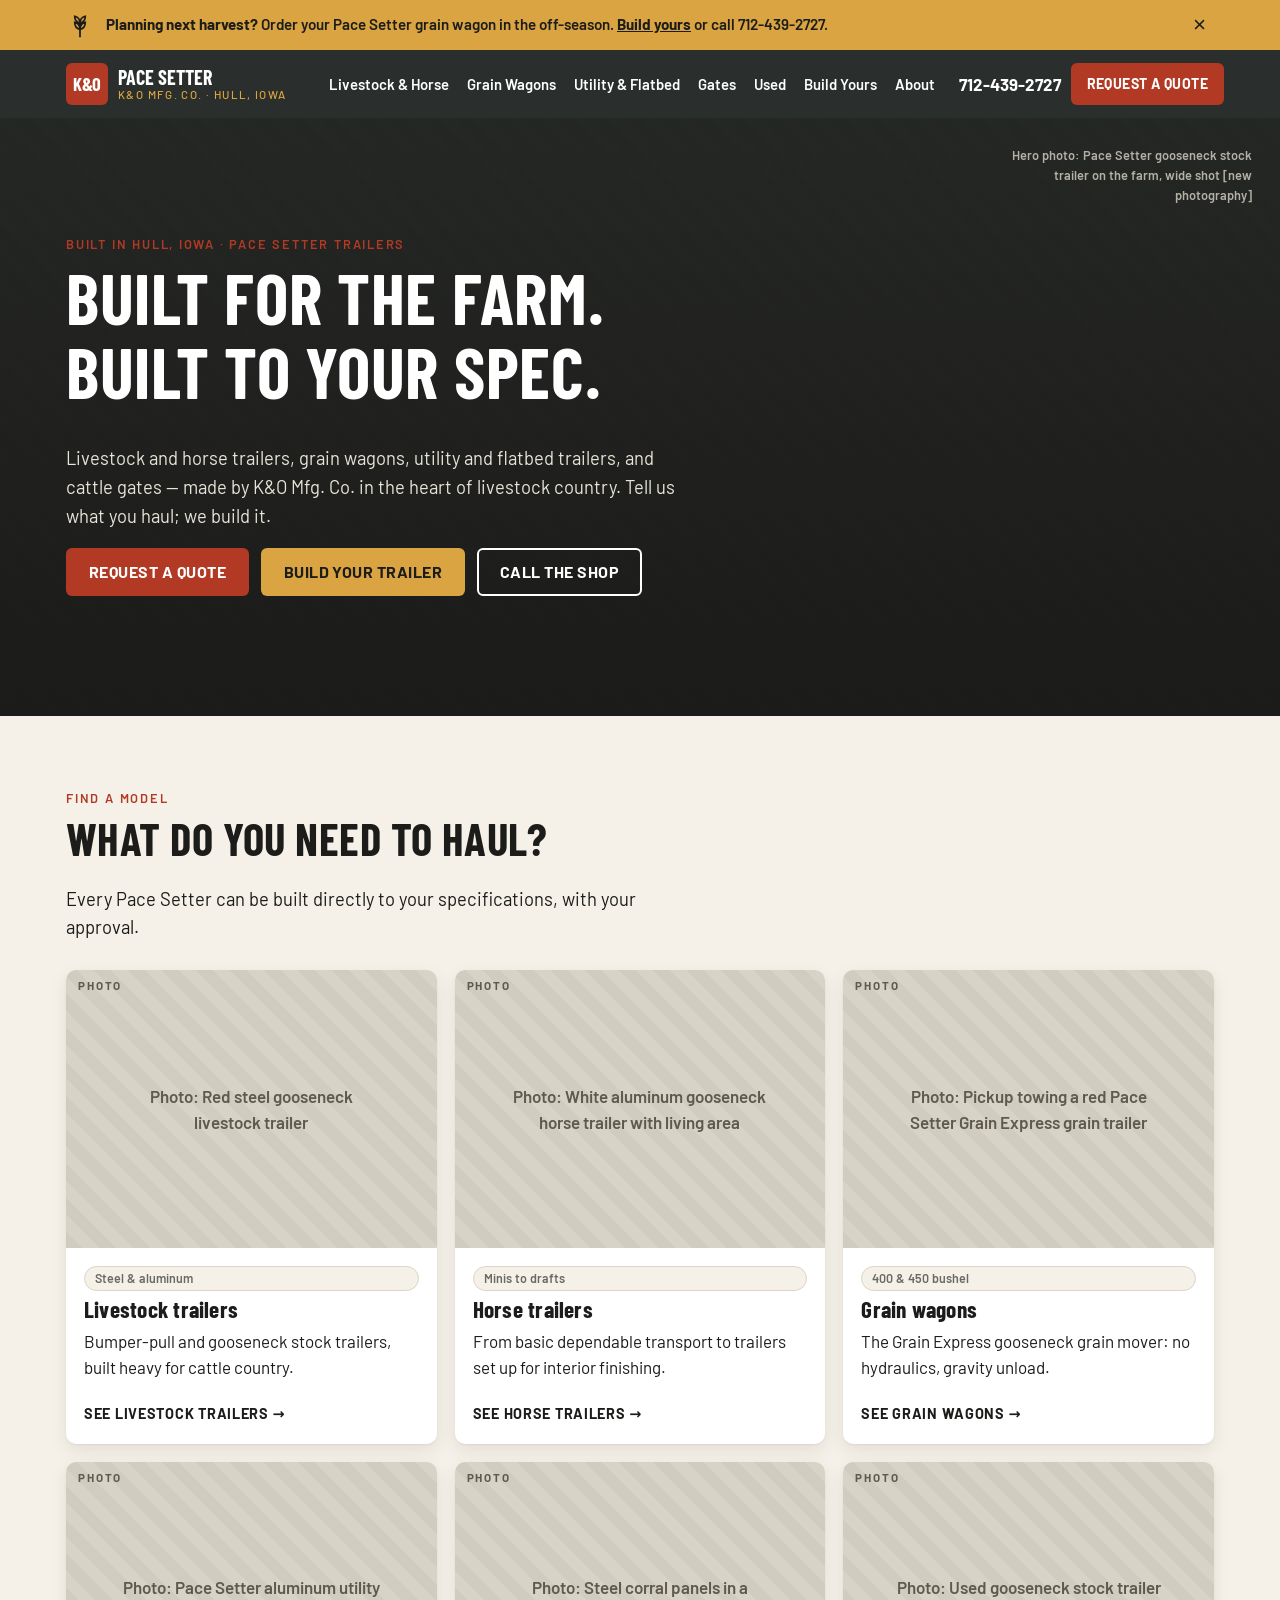
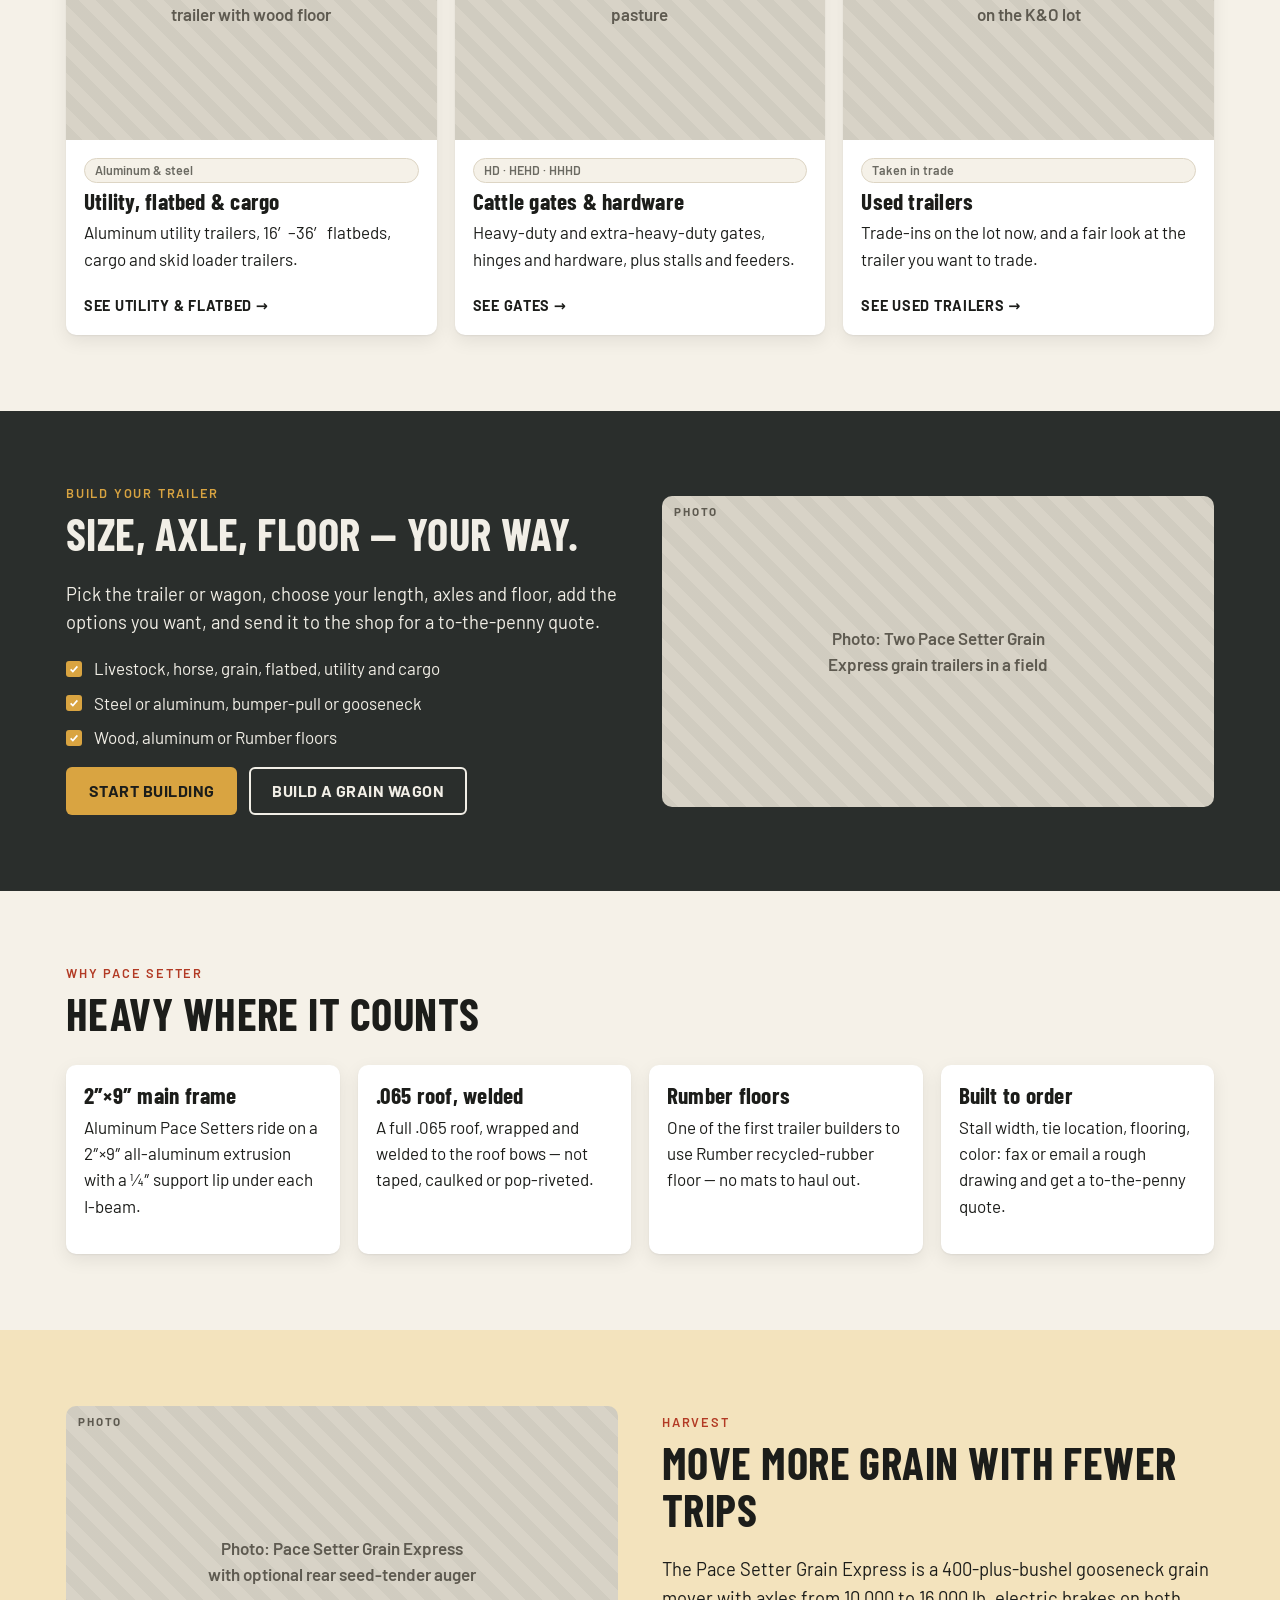
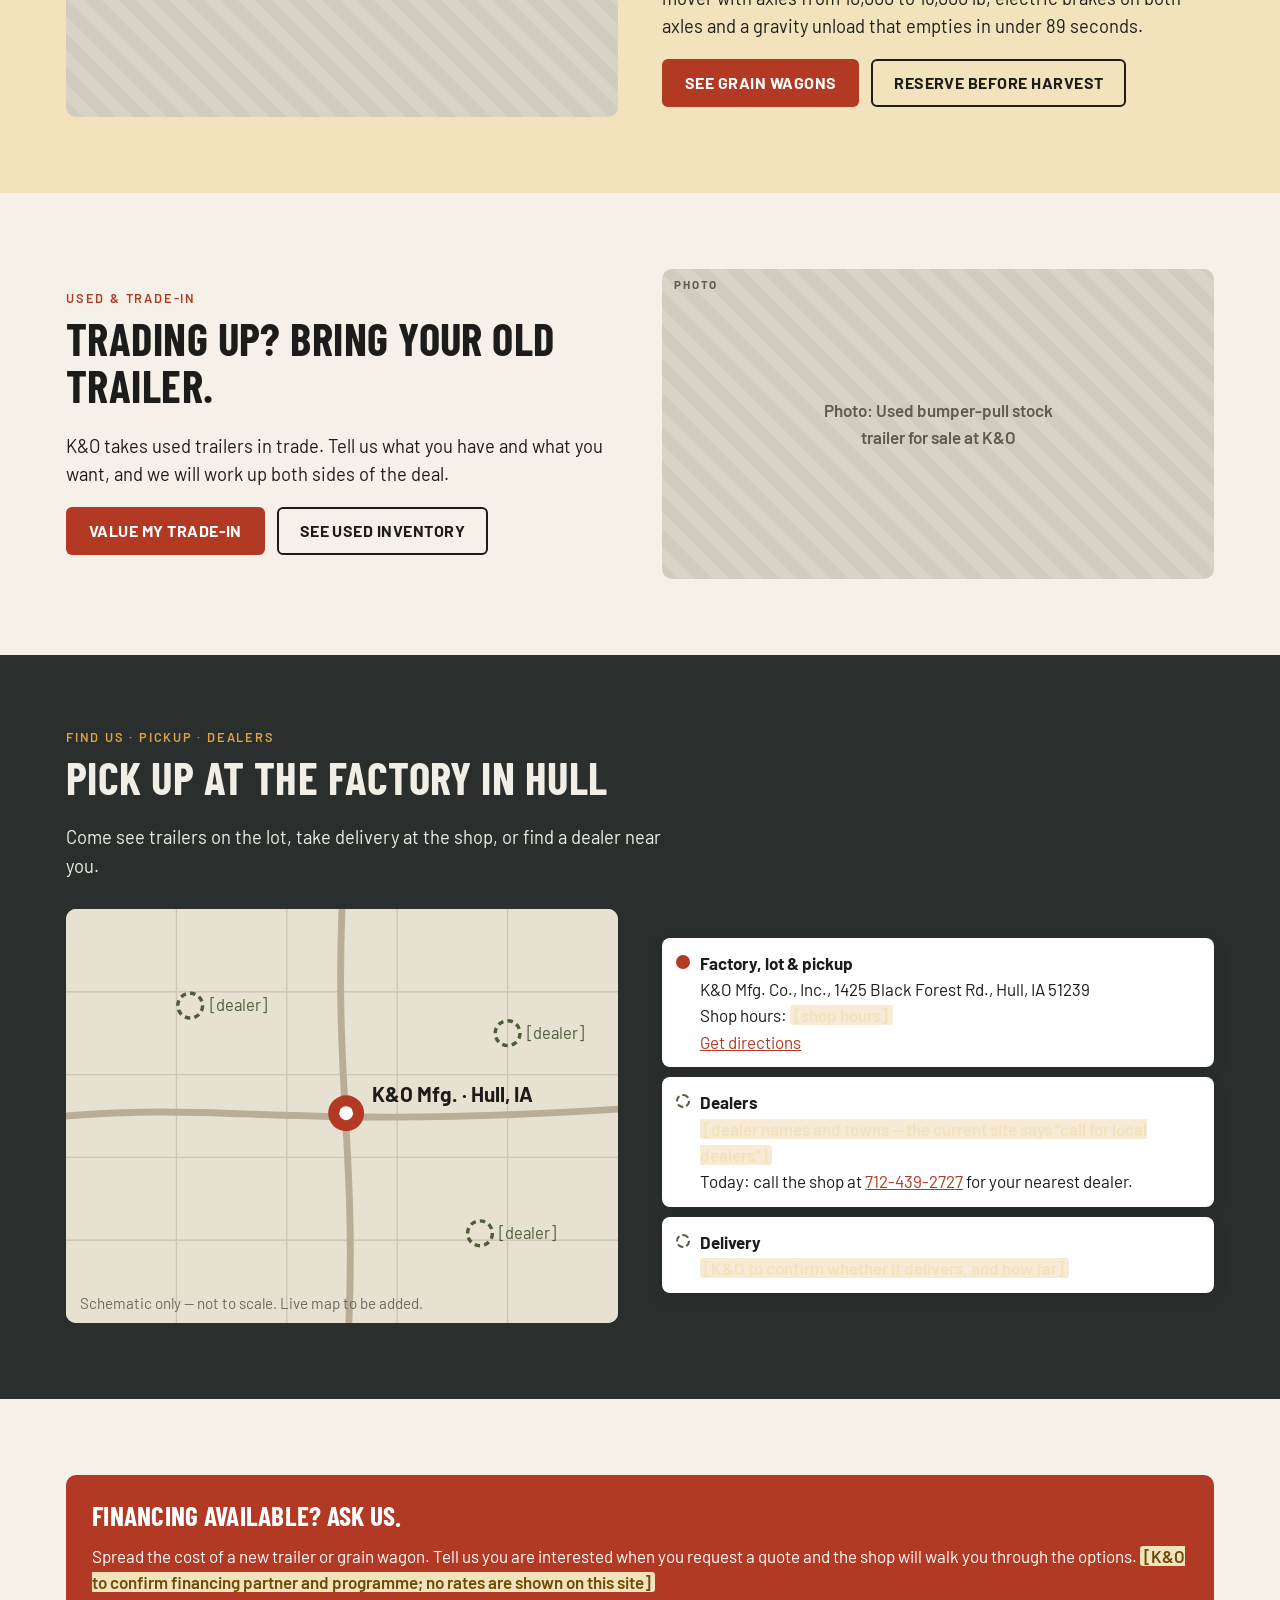
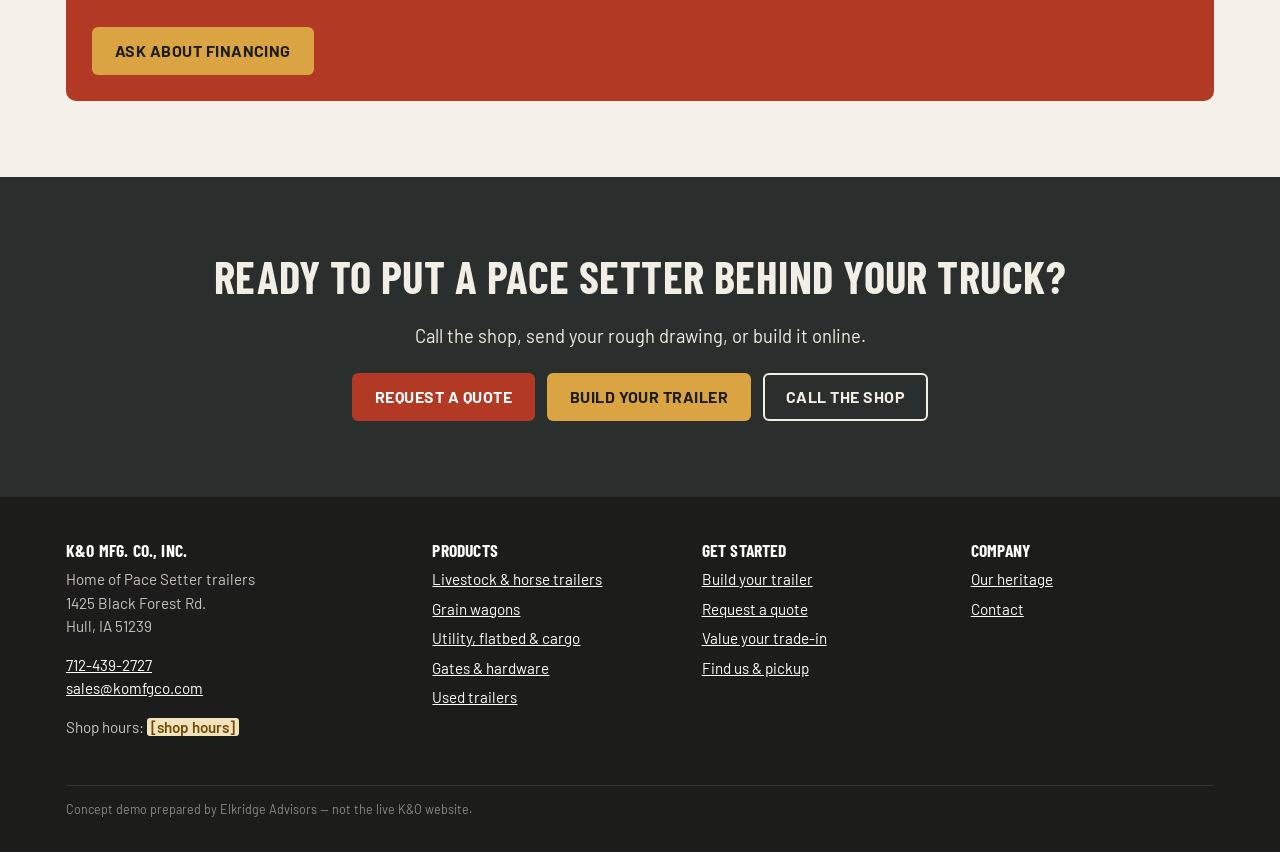
==== index.html @ 64f4004f "K&O concept demo website Co-Authored-By: Claude Opus 5.5 <noreply@anthropic.com>" ====
<!DOCTYPE html>
<html lang="en">
<head>
<meta charset="utf-8">
<meta name="viewport" content="width=device-width, initial-scale=1">
<title>Livestock Trailers, Grain Wagons &amp; Gates | Pace Setter Trailers by K&amp;O Mfg. Co.</title>
<meta name="description" content="Pace Setter livestock and horse trailers, grain wagons, utility and flatbed trailers and cattle gates, built by K&O Mfg. Co. in Hull, Iowa.">
<link rel="preconnect" href="https://fonts.googleapis.com">
<link rel="preconnect" href="https://fonts.gstatic.com" crossorigin>
<link href="https://fonts.googleapis.com/css2?family=Barlow:wght@400;500;600;700&family=Barlow+Condensed:wght@600;700&display=swap" rel="stylesheet">
<link rel="stylesheet" href="assets/site.css">
<script src="assets/site.js" defer></script>
</head>
<body>
<a href="#main" class="ph-text" style="position:absolute;left:-9999px">Skip to content</a>
<div class="harvest" id="harvest-banner" role="region" aria-label="Seasonal notice">
  <div class="wrap">
    <svg class="harvest-icon" viewBox="0 0 32 32" aria-hidden="true"><path d="M16 30V10M16 14c-4-1-6-4-6-8 4 1 6 4 6 8zm0 0c4-1 6-4 6-8-4 1-6 4-6 8zm0 7c-4-1-6-4-6-8 4 1 6 4 6 8zm0 0c4-1 6-4 6-8-4 1-6 4-6 8z" fill="none" stroke="#1c1d1a" stroke-width="2"/></svg>
    <div class="msg"></div>
    <button class="close" type="button" aria-label="Dismiss notice">&times;</button>
  </div>
</div>
<header class="site-header">
  <div class="wrap">
    <a class="brand" href="index.html" aria-label="K&amp;O Mfg. Co. home">
      <span class="brand-mark">K&amp;O</span>
      <span class="brand-name">Pace Setter<small>K&amp;O Mfg. Co. &middot; Hull, Iowa</small></span>
    </a>
    <button class="nav-toggle" type="button" aria-expanded="false" aria-controls="site-nav" aria-label="Menu">&#9776;</button>
    <nav class="site-nav" id="site-nav" aria-label="Main"><a href="livestock-horse-trailers.html">Livestock &amp; Horse</a><a href="grain-wagons.html">Grain Wagons</a><a href="utility-flatbed.html">Utility &amp; Flatbed</a><a href="gates-hardware.html">Gates</a><a href="used-trailers.html">Used</a><a href="build.html">Build Yours</a><a href="about.html">About</a></nav>
    <div class="header-actions">
      <a class="tel-link" href="tel:+17124392727">712-439-2727</a>
      <a class="btn btn-primary" href="contact.html">Request a quote</a>
    </div>
  </div>
</header>
<main id="main">

<section class="hero">
  <div class="hero-media"><div class="photo ph " role="img" aria-label="Photo placeholder"><span>Hero photo: Pace Setter gooseneck stock trailer on the farm, wide shot [new photography]</span></div></div>
  <div class="wrap">
    <span class="eyebrow">Built in Hull, Iowa &middot; Pace Setter trailers</span>
    <h1>Built for the farm.<br>Built to your spec.</h1>
    <p class="lead">Livestock and horse trailers, grain wagons, utility and flatbed trailers, and cattle gates &mdash; made by K&amp;O Mfg. Co. in the heart of livestock country. Tell us what you haul; we build it.</p>
    <div class="btn-row"><a class="btn btn-primary" href="contact.html">Request a quote</a><a class="btn btn-wheat" href="build.html">Build your trailer</a><a class="btn btn-ghost" href="tel:+17124392727">Call the shop</a></div>
  </div>
</section>

<section id="find">
  <div class="wrap">
    <div class="section-head">
      <span class="eyebrow">Find a model</span>
      <h2>What do you need to haul?</h2>
      <p class="lead">Every Pace Setter can be built directly to your specifications, with your approval.</p>
    </div>
    <div class="cards three">
      <a class="card" href="livestock-horse-trailers.html#livestock"><figure class="photo "><img src="http://www.komfgco.com/_wp_generated/pp84fe27c8_0a_06.jpg" alt="Red steel gooseneck livestock trailer" loading="lazy"><figcaption>Photo: komfgco.com</figcaption></figure><div class="card-body"><span class="tag">Steel &amp; aluminum</span><h3>Livestock trailers</h3><p>Bumper-pull and gooseneck stock trailers, built heavy for cattle country.</p><span class="more">See livestock trailers &rarr;</span></div></a>
      <a class="card" href="livestock-horse-trailers.html#horse"><figure class="photo "><img src="http://www.komfgco.com/_wp_generated/pp7c4e6f2c_0a_06.jpg" alt="White aluminum gooseneck horse trailer with living area" loading="lazy"><figcaption>Photo: komfgco.com</figcaption></figure><div class="card-body"><span class="tag">Minis to drafts</span><h3>Horse trailers</h3><p>From basic dependable transport to trailers set up for interior finishing.</p><span class="more">See horse trailers &rarr;</span></div></a>
      <a class="card" href="grain-wagons.html"><figure class="photo "><img src="http://www.komfgco.com/_wp_generated/pp26332676_0a_06.jpg" alt="Pickup towing a red Pace Setter Grain Express grain trailer" loading="lazy"><figcaption>Photo: komfgco.com</figcaption></figure><div class="card-body"><span class="tag">400 &amp; 450 bushel</span><h3>Grain wagons</h3><p>The Grain Express gooseneck grain mover: no hydraulics, gravity unload.</p><span class="more">See grain wagons &rarr;</span></div></a>
      <a class="card" href="utility-flatbed.html"><figure class="photo "><img src="http://www.komfgco.com/_wp_generated/pp1ab73e11_0a_06.jpg" alt="Pace Setter aluminum utility trailer with wood floor" loading="lazy"><figcaption>Photo: komfgco.com</figcaption></figure><div class="card-body"><span class="tag">Aluminum &amp; steel</span><h3>Utility, flatbed &amp; cargo</h3><p>Aluminum utility trailers, 16&prime;&ndash;36&prime; flatbeds, cargo and skid loader trailers.</p><span class="more">See utility &amp; flatbed &rarr;</span></div></a>
      <a class="card" href="gates-hardware.html"><figure class="photo "><img src="http://www.komfgco.com/_wp_generated/ppf6b7693c_0a_06.jpg" alt="Steel corral panels in a pasture" loading="lazy"><figcaption>Photo: komfgco.com</figcaption></figure><div class="card-body"><span class="tag">HD &middot; HEHD &middot; HHHD</span><h3>Cattle gates &amp; hardware</h3><p>Heavy-duty and extra-heavy-duty gates, hinges and hardware, plus stalls and feeders.</p><span class="more">See gates &rarr;</span></div></a>
      <a class="card" href="used-trailers.html"><figure class="photo "><img src="http://www.komfgco.com/_wp_generated/ppfbba54a7_0a_06.jpg" alt="Used gooseneck stock trailer on the K&amp;O lot" loading="lazy"><figcaption>Photo: komfgco.com</figcaption></figure><div class="card-body"><span class="tag">Taken in trade</span><h3>Used trailers</h3><p>Trade-ins on the lot now, and a fair look at the trailer you want to trade.</p><span class="more">See used trailers &rarr;</span></div></a>
    </div>
  </div>
</section>

<section class="dark" id="build-teaser">
  <div class="wrap split">
    <div>
      <span class="eyebrow">Build your trailer</span>
      <h2>Size, axle, floor &mdash; your way.</h2>
      <p class="lead">Pick the trailer or wagon, choose your length, axles and floor, add the options you want, and send it to the shop for a to-the-penny quote.</p>
      <ul class="checklist">
        <li>Livestock, horse, grain, flatbed, utility and cargo</li>
        <li>Steel or aluminum, bumper-pull or gooseneck</li>
        <li>Wood, aluminum or Rumber floors</li>
      </ul>
      <div class="btn-row"><a class="btn btn-wheat" href="build.html">Start building</a><a class="btn btn-ghost" href="build.html?type=grain">Build a grain wagon</a></div>
    </div>
    <figure class="photo wide"><img src="http://www.komfgco.com/_wp_generated/pp8549e2dc_0a_06.jpg" alt="Two Pace Setter Grain Express grain trailers in a field" loading="lazy"><figcaption>Photo: komfgco.com</figcaption></figure>
  </div>
</section>

<section>
  <div class="wrap">
    <div class="section-head">
      <span class="eyebrow">Why Pace Setter</span>
      <h2>Heavy where it counts</h2>
    </div>
    <div class="cards four">
      <div class="card"><div class="card-body"><h3>2&Prime;&times;9&Prime; main frame</h3><p>Aluminum Pace Setters ride on a 2&Prime;&times;9&Prime; all-aluminum extrusion with a &frac14;&Prime; support lip under each I-beam.</p></div></div>
      <div class="card"><div class="card-body"><h3>.065 roof, welded</h3><p>A full .065 roof, wrapped and welded to the roof bows &mdash; not taped, caulked or pop-riveted.</p></div></div>
      <div class="card"><div class="card-body"><h3>Rumber floors</h3><p>One of the first trailer builders to use Rumber recycled-rubber floor &mdash; no mats to haul out.</p></div></div>
      <div class="card"><div class="card-body"><h3>Built to order</h3><p>Stall width, tie location, flooring, color: fax or email a rough drawing and get a to-the-penny quote.</p></div></div>
    </div>
  </div>
</section>

<section class="band-wheat" id="harvest">
  <div class="wrap split flip">
    <div>
      <span class="eyebrow">Harvest</span>
      <h2>Move more grain with fewer trips</h2>
      <p class="lead">The Pace Setter Grain Express is a 400-plus-bushel gooseneck grain mover with axles from 10,000 to 16,000 lb, electric brakes on both axles and a gravity unload that empties in under 89 seconds.</p>
      <div class="btn-row"><a class="btn btn-primary" href="grain-wagons.html">See grain wagons</a><a class="btn btn-ghost" style="color:var(--ink)" href="contact.html?product=Grain%20wagon%20%2F%20Grain%20Express">Reserve before harvest</a></div>
    </div>
    <figure class="photo wide"><img src="http://www.komfgco.com/_wp_generated/pp9092a386_0a_06.jpg" alt="Pace Setter Grain Express with optional rear seed-tender auger" loading="lazy"><figcaption>Photo: komfgco.com</figcaption></figure>
  </div>
</section>

<section>
  <div class="wrap split">
    <div>
      <span class="eyebrow">Used &amp; trade-in</span>
      <h2>Trading up? Bring your old trailer.</h2>
      <p class="lead">K&amp;O takes used trailers in trade. Tell us what you have and what you want, and we will work up both sides of the deal.</p>
      <div class="btn-row"><a class="btn btn-primary" href="used-trailers.html#trade">Value my trade-in</a><a class="btn btn-ghost" style="color:var(--ink)" href="used-trailers.html">See used inventory</a></div>
    </div>
    <figure class="photo wide"><img src="http://www.komfgco.com/_wp_generated/pp5a8ebb77_0a_06.jpg" alt="Used bumper-pull stock trailer for sale at K&amp;O" loading="lazy"><figcaption>Photo: komfgco.com</figcaption></figure>
  </div>
</section>

<section class="dark" id="find-us">
  <div class="wrap">
    <div class="section-head">
      <span class="eyebrow">Find us &middot; Pickup &middot; Dealers</span>
      <h2>Pick up at the factory in Hull</h2>
      <p class="lead">Come see trailers on the lot, take delivery at the shop, or find a dealer near you.</p>
    </div>
    <div class="split">
      <div class="map-box" aria-label="Map placeholder: factory location and dealer locations">
        <svg viewBox="0 0 400 300" role="img" aria-labelledby="mapt">
          <title id="mapt">Schematic map: K&amp;O factory in Hull, Iowa, with dealer locations to be added</title>
          <rect width="400" height="300" fill="#e7e1d2"/>
          <g stroke="#cfc6b1" stroke-width="1">
            <path d="M0 60H400M0 120H400M0 180H400M0 240H400M80 0V300M160 0V300M240 0V300M320 0V300"/>
          </g>
          <path d="M0 150 C120 140 160 160 400 145" stroke="#b9ae95" stroke-width="5" fill="none"/>
          <path d="M200 0 C195 120 210 180 205 300" stroke="#b9ae95" stroke-width="5" fill="none"/>
          <circle cx="90" cy="70" r="9" fill="none" stroke="#4b5e3a" stroke-width="2.5" stroke-dasharray="4 3"/>
          <circle cx="320" cy="90" r="9" fill="none" stroke="#4b5e3a" stroke-width="2.5" stroke-dasharray="4 3"/>
          <circle cx="300" cy="235" r="9" fill="none" stroke="#4b5e3a" stroke-width="2.5" stroke-dasharray="4 3"/>
          <circle cx="203" cy="148" r="13" fill="#b23a24"/>
          <circle cx="203" cy="148" r="5" fill="#fff"/>
          <text x="222" y="140" font-family="Barlow, sans-serif" font-weight="700" font-size="15" fill="#1c1d1a">K&amp;O Mfg. &middot; Hull, IA</text>
          <text x="104" y="74" font-family="Barlow, sans-serif" font-size="12" fill="#4b5e3a">[dealer]</text>
          <text x="334" y="94" font-family="Barlow, sans-serif" font-size="12" fill="#4b5e3a">[dealer]</text>
          <text x="314" y="239" font-family="Barlow, sans-serif" font-size="12" fill="#4b5e3a">[dealer]</text>
          <text x="10" y="290" font-family="Barlow, sans-serif" font-size="11" fill="#6b6a62">Schematic only &mdash; not to scale. Live map to be added.</text>
        </svg>
      </div>
      <div class="map-legend" style="color:var(--ink)">
        <div class="row"><span class="pin factory"></span><div><strong>Factory, lot &amp; pickup</strong><br>K&amp;O Mfg. Co., Inc., 1425 Black Forest Rd., Hull, IA 51239<br>Shop hours: <span class="ph-text">[shop hours]</span><br><a style="color:var(--rust)" href="https://www.google.com/maps/search/?api=1&amp;query=1425+Black+Forest+Rd+Hull+IA+51239" target="_blank" rel="noopener">Get directions</a></div></div>
        <div class="row"><span class="pin dealer"></span><div><strong>Dealers</strong><br><span class="ph-text">[dealer names and towns &mdash; the current site says &ldquo;call for local dealers&rdquo;]</span><br>Today: call the shop at <a style="color:var(--rust)" href="tel:+17124392727">712-439-2727</a> for your nearest dealer.</div></div>
        <div class="row"><span class="pin dealer"></span><div><strong>Delivery</strong><br><span class="ph-text">[K&amp;O to confirm whether it delivers, and how far]</span></div></div>
      </div>
    </div>
  </div>
</section>

<section>
  <div class="wrap">
<div class="callout rust">
  <h3>Financing available? Ask us.</h3>
  <p>Spread the cost of a new trailer or grain wagon. Tell us you are interested when you request a quote and the shop will walk you through the options. <span class="ph-text">[K&amp;O to confirm financing partner and programme; no rates are shown on this site]</span></p>
  <div class="btn-row"><a class="btn btn-wheat" href="contact.html?finance=1">Ask about financing</a></div>
</div>
</div>
</section>

<section class="dark">
  <div class="wrap" style="text-align:center">
    <h2>Ready to put a Pace Setter behind your truck?</h2>
    <p class="lead" style="margin:0 auto 1.2em">Call the shop, send your rough drawing, or build it online.</p>
    <div class="btn-row" style="justify-content:center"><a class="btn btn-primary" href="contact.html">Request a quote</a><a class="btn btn-wheat" href="build.html">Build your trailer</a><a class="btn btn-ghost" href="tel:+17124392727">Call the shop</a></div>
  </div>
</section>
</main>
<footer class="site-footer">
  <div class="wrap">
    <div class="footer-grid">
      <div>
        <h4>K&amp;O Mfg. Co., Inc.</h4>
        <p>Home of Pace Setter trailers<br>1425 Black Forest Rd.<br>Hull, IA 51239</p>
        <p><a href="tel:+17124392727">712-439-2727</a><br><a href="mailto:sales@komfgco.com">sales@komfgco.com</a></p>
        <p>Shop hours: <span class="ph-text">[shop hours]</span></p>
      </div>
      <div>
        <h4>Products</h4>
        <ul>
          <li><a href="livestock-horse-trailers.html">Livestock &amp; horse trailers</a></li>
          <li><a href="grain-wagons.html">Grain wagons</a></li>
          <li><a href="utility-flatbed.html">Utility, flatbed &amp; cargo</a></li>
          <li><a href="gates-hardware.html">Gates &amp; hardware</a></li>
          <li><a href="used-trailers.html">Used trailers</a></li>
        </ul>
      </div>
      <div>
        <h4>Get started</h4>
        <ul>
          <li><a href="build.html">Build your trailer</a></li>
          <li><a href="contact.html">Request a quote</a></li>
          <li><a href="used-trailers.html#trade">Value your trade-in</a></li>
          <li><a href="index.html#find-us">Find us &amp; pickup</a></li>
        </ul>
      </div>
      <div>
        <h4>Company</h4>
        <ul>
          <li><a href="about.html">Our heritage</a></li>
          <li><a href="contact.html">Contact</a></li>
        </ul>
      </div>
    </div>
    <p class="demo-line">Concept demo prepared by Elkridge Advisors &mdash; not the live K&amp;O website.</p>
  </div>
</footer>
<nav class="action-bar" aria-label="Quick actions">
  <a href="tel:+17124392727"><span aria-hidden="true">&#9742;</span>Call the shop</a>
  <a href="contact.html"><span aria-hidden="true">&#9998;</span>Get a quote</a>
  <a href="build.html"><span aria-hidden="true">&#9881;</span>Build yours</a>
</nav>
</body>
</html>
---- assets/site.css ----
/* K&O Mfg. Co. / Pace Setter concept site. Mobile-first; breakpoints at 700px and 1000px. */
:root {
  --ink: #1c1d1a;
  --steel: #2a2e2c;
  --steel-2: #383d3a;
  --rust: #b23a24;
  --rust-dark: #8f2c1a;
  --wheat: #d9a441;
  --wheat-soft: #f3e3bd;
  --field: #4b5e3a;
  --paper: #f5f1e8;
  --card: #ffffff;
  --line: #ddd5c4;
  --muted: #6b6a62;
  --ph: #d8d3c7;
  --radius: 10px;
  --wrap: 1180px;
  --shadow: 0 1px 2px rgba(0,0,0,.06), 0 6px 18px rgba(0,0,0,.08);
}

* { box-sizing: border-box; }
html { scroll-behavior: smooth; }
body {
  margin: 0;
  background: var(--paper);
  color: var(--ink);
  font: 400 17px/1.55 "Barlow", system-ui, sans-serif;
  padding-bottom: 64px; /* room for the mobile action bar */
}
img { max-width: 100%; display: block; }
a { color: var(--rust); }
h1, h2, h3, h4 {
  font-family: "Barlow Condensed", "Arial Narrow", sans-serif;
  font-weight: 700;
  line-height: 1.05;
  margin: 0 0 .5em;
  letter-spacing: .01em;
}
h1 { font-size: clamp(2.4rem, 7vw, 4.4rem); text-transform: uppercase; }
h2 { font-size: clamp(1.9rem, 4.5vw, 2.8rem); text-transform: uppercase; }
h3 { font-size: 1.45rem; }
p { margin: 0 0 1em; }
.wrap { max-width: var(--wrap); margin: 0 auto; padding: 0 16px; }
.eyebrow {
  font: 600 .8rem/1 "Barlow", sans-serif;
  letter-spacing: .14em;
  text-transform: uppercase;
  color: var(--rust);
  margin-bottom: .8em;
  display: block;
}
.dark .eyebrow { color: var(--wheat); }
.lead { font-size: 1.15rem; max-width: 62ch; }
.muted { color: var(--muted); }
.ph-text { background: var(--wheat-soft); color: #6d4b06; padding: 0 .25em; border-radius: 3px; font-weight: 600; }
.dark .ph-text { background: rgba(217,164,65,.22); color: var(--wheat-soft); }

/* Buttons */
.btn {
  display: inline-flex; align-items: center; justify-content: center; gap: .5em;
  min-height: 48px; padding: .7em 1.3em;
  border-radius: 6px; border: 2px solid transparent;
  font: 700 1rem/1 "Barlow", sans-serif; letter-spacing: .03em; text-transform: uppercase;
  text-decoration: none; cursor: pointer;
}
.btn-primary { background: var(--rust); color: #fff; }
.btn-primary:hover { background: var(--rust-dark); }
.btn-wheat { background: var(--wheat); color: var(--ink); }
.btn-wheat:hover { background: #c8922f; }
.btn-ghost { border-color: currentColor; color: inherit; background: transparent; }
.btn-ghost:hover { background: rgba(255,255,255,.08); }
.btn-row { display: flex; flex-wrap: wrap; gap: 12px; }

/* Harvest banner */
.harvest {
  display: none;
  background: var(--wheat); color: var(--ink);
  font-weight: 600; font-size: .95rem;
}
.harvest.show { display: block; }
.harvest .wrap { display: flex; align-items: center; gap: 12px; padding-top: 10px; padding-bottom: 10px; }
.harvest a { color: var(--ink); font-weight: 700; }
.harvest .close { margin-left: auto; background: none; border: 0; font-size: 1.4rem; line-height: 1; cursor: pointer; color: var(--ink); padding: 4px 8px; }
.harvest-icon { flex: none; width: 28px; height: 28px; }

/* Header */
.site-header { background: var(--steel); color: #fff; position: sticky; top: 0; z-index: 50; }
.site-header .wrap { display: flex; align-items: center; gap: 16px; min-height: 68px; }
.brand { display: flex; align-items: center; gap: 10px; color: #fff; text-decoration: none; }
.brand-mark {
  width: 42px; height: 42px; border-radius: 6px; background: var(--rust);
  display: grid; place-items: center;
  font: 700 1.15rem/1 "Barlow Condensed", sans-serif; letter-spacing: -.02em;
}
.brand-name { font: 700 1.25rem/1 "Barlow Condensed", sans-serif; text-transform: uppercase; }
.brand-name small { display: block; white-space: nowrap; font: 500 .72rem/1.3 "Barlow", sans-serif; letter-spacing: .12em; color: var(--wheat); }
.nav-toggle {
  margin-left: auto; background: none; border: 2px solid rgba(255,255,255,.35); color: #fff;
  border-radius: 6px; width: 46px; height: 42px; cursor: pointer; font-size: 1.3rem;
}
.site-nav { display: none; }
.site-nav.open {
  display: block; position: absolute; left: 0; right: 0; top: 100%;
  background: var(--steel); border-top: 1px solid rgba(255,255,255,.1); padding: 8px 16px 16px;
}
.site-nav a { display: block; color: #fff; text-decoration: none; padding: 12px 4px; font-weight: 600; border-bottom: 1px solid rgba(255,255,255,.08); }
.site-nav a[aria-current="page"] { color: var(--wheat); }
.header-actions { display: none; }

/* Mobile action bar */
.action-bar {
  position: fixed; left: 0; right: 0; bottom: 0; z-index: 60;
  display: grid; grid-template-columns: repeat(3, 1fr);
  background: var(--ink); border-top: 3px solid var(--rust);
}
.action-bar a {
  color: #fff; text-decoration: none; text-align: center; padding: 10px 4px 12px;
  font: 700 .8rem/1.1 "Barlow", sans-serif; text-transform: uppercase; letter-spacing: .05em;
}
.action-bar a span { display: block; font-size: 1.2rem; margin-bottom: 2px; }
.action-bar a:first-child { background: var(--rust); }

/* Sections */
section { padding: 56px 0; }
.dark { background: var(--steel); color: #f1eee6; }
.dark a:not(.btn) { color: var(--wheat); }
.band-wheat { background: var(--wheat-soft); }
.section-head { margin-bottom: 28px; max-width: 760px; }

/* Hero */
.hero { position: relative; color: #fff; background: var(--ink); padding: 0; overflow: hidden; }
.hero-media { position: absolute; inset: 0; }
.hero-media .photo { height: 100%; width: 100%; aspect-ratio: auto; border-radius: 0; }
.hero-media .photo.ph span { position: absolute; right: 12px; top: 12px; max-width: 40ch; font-size: .8rem; text-align: right; z-index: 1; }
.hero-media::after {
  content: ""; position: absolute; inset: 0;
  background: linear-gradient(180deg, rgba(20,20,18,.55) 0%, rgba(20,20,18,.82) 100%);
}
.hero .wrap { position: relative; z-index: 2; padding-top: 72px; padding-bottom: 72px; }
.hero p.lead { color: #e9e4d8; }
.hero.short .wrap { padding-top: 48px; padding-bottom: 48px; }

/* Photos and placeholders */
.photo {
  position: relative; background: var(--ph); border-radius: var(--radius); overflow: hidden;
  aspect-ratio: 4 / 3; margin: 0;
}
.photo img { width: 100%; height: 100%; object-fit: cover; }
.photo figcaption {
  position: absolute; left: 8px; bottom: 8px;
  background: rgba(0,0,0,.6); color: #fff; font-size: .72rem; padding: 3px 7px; border-radius: 4px;
}
.photo.wide { aspect-ratio: 16 / 9; }
.photo.tall { aspect-ratio: 3 / 4; }
.photo.ph, .photo.ph-fail {
  display: grid; place-items: center; text-align: center;
  background:
    repeating-linear-gradient(45deg, rgba(0,0,0,.035) 0 12px, transparent 12px 24px),
    var(--ph);
  color: #5e5a50;
}
.photo.ph::before, .photo.ph-fail::before {
  content: "PHOTO"; position: absolute; top: 10px; left: 12px;
  font: 700 .72rem/1 "Barlow", sans-serif; letter-spacing: .16em;
}
.photo.ph span, .photo.ph-fail span { padding: 16px; font-weight: 600; max-width: 30ch; }
.photo.ph-fail figcaption { display: none; }
.hero .photo.ph { background-color: #3b3f3c; color: #b3b0a6; }
.hero .photo.ph::before { display: none; }
@media (max-width: 699px) { .hero-media .photo.ph span { display: none; } }

/* Grids and cards */
.grid { display: grid; gap: 18px; }
.cards { display: grid; gap: 18px; grid-template-columns: 1fr; }
.card {
  background: var(--card); border-radius: var(--radius); box-shadow: var(--shadow);
  overflow: hidden; display: flex; flex-direction: column;
}
.card .photo { border-radius: 0; }
.card-body { padding: 18px; display: flex; flex-direction: column; gap: 6px; flex: 1; }
.card-body h3 { margin: 0; }
.card-body .more { margin-top: auto; font-weight: 700; text-decoration: none; text-transform: uppercase; font-size: .9rem; letter-spacing: .05em; }
a.card { color: inherit; text-decoration: none; transition: transform .15s; }
a.card:hover { transform: translateY(-3px); }
.tag {
  display: inline-block; background: var(--paper); border: 1px solid var(--line);
  border-radius: 999px; padding: 2px 10px; font-size: .78rem; font-weight: 600; color: var(--muted);
}

.split { display: grid; gap: 28px; align-items: center; }
.checklist { list-style: none; padding: 0; margin: 0 0 1em; display: grid; gap: 8px; }
.checklist li { padding-left: 28px; position: relative; }
.checklist li::before {
  content: ""; position: absolute; left: 0; top: .35em; width: 16px; height: 16px; border-radius: 3px;
  background: var(--rust) url("data:image/svg+xml,%3Csvg xmlns='http://www.w3.org/2000/svg' viewBox='0 0 16 16'%3E%3Cpath d='M3.5 8.5l3 3 6-7' fill='none' stroke='white' stroke-width='2.2'/%3E%3C/svg%3E") center/12px no-repeat;
}
.dark .checklist li::before { background-color: var(--wheat); }

.specs { width: 100%; border-collapse: collapse; background: var(--card); border-radius: var(--radius); overflow: hidden; box-shadow: var(--shadow); font-size: .97rem; }
.specs th, .specs td { text-align: left; padding: 11px 14px; border-bottom: 1px solid var(--line); vertical-align: top; }
.specs th { width: 38%; font-weight: 600; color: var(--muted); }
.specs tr:last-child th, .specs tr:last-child td { border-bottom: 0; }
.source { font-size: .8rem; color: var(--muted); margin-top: 8px; }

.gallery { display: grid; gap: 10px; grid-template-columns: repeat(2, 1fr); }

.callout {
  border-radius: var(--radius); padding: 26px; background: var(--field); color: #fff;
  display: grid; gap: 14px;
}
.callout h3 { margin: 0; font-size: 1.7rem; text-transform: uppercase; }
.callout.rust { background: var(--rust); }

.quote-card { background: var(--card); border-left: 5px solid var(--wheat); padding: 16px 18px; border-radius: 6px; box-shadow: var(--shadow); }
.quote-card p { margin: 0; font-size: 1.05rem; }

.subnav { display: flex; gap: 8px; overflow-x: auto; padding: 14px 0; }
.subnav a { white-space: nowrap; text-decoration: none; color: var(--ink); background: var(--card); border: 1px solid var(--line); padding: 8px 14px; border-radius: 999px; font-weight: 600; font-size: .92rem; }

/* Map area */
.map-box { background: #e7e1d2; border-radius: var(--radius); overflow: hidden; position: relative; aspect-ratio: 4 / 3; }
.map-box svg { width: 100%; height: 100%; }
.map-legend { display: grid; gap: 10px; }
.map-legend .row { display: flex; gap: 10px; align-items: flex-start; background: var(--card); padding: 12px 14px; border-radius: 8px; box-shadow: var(--shadow); }
.pin { flex: none; width: 14px; height: 14px; border-radius: 50%; margin-top: 5px; }
.pin.factory { background: var(--rust); }
.pin.dealer { background: transparent; border: 2px dashed var(--field); }

/* Forms */
form .field { display: grid; gap: 6px; margin-bottom: 16px; }
label, legend { font-weight: 600; font-size: .95rem; }
input[type=text], input[type=email], input[type=tel], input[type=number], select, textarea {
  width: 100%; min-height: 48px; padding: 10px 12px; border: 1.5px solid #c9c1ae; border-radius: 6px;
  font: inherit; background: #fff; color: var(--ink);
}
textarea { min-height: 120px; resize: vertical; }
input:focus, select:focus, textarea:focus, .btn:focus-visible, .opt input:focus-visible + span { outline: 3px solid var(--wheat); outline-offset: 1px; }
fieldset { border: 0; padding: 0; margin: 0 0 18px; }
.form-card { background: var(--card); border-radius: var(--radius); box-shadow: var(--shadow); padding: 22px; }
.two { display: grid; gap: 0 16px; }
.demo-note { font-size: .85rem; background: var(--wheat-soft); border-radius: 6px; padding: 10px 12px; color: #5d4105; }
.confirm { display: none; border: 2px solid var(--field); background: #eef2e8; border-radius: var(--radius); padding: 20px; }
.confirm.show { display: block; }
.confirm pre { white-space: pre-wrap; font: .9rem/1.45 ui-monospace, Consolas, monospace; background: #fff; padding: 12px; border-radius: 6px; }

/* Option chips (configurator and forms) */
.opts { display: flex; flex-wrap: wrap; gap: 10px; }
.opt { position: relative; }
.opt input { position: absolute; opacity: 0; inset: 0; cursor: pointer; }
.opt span {
  display: block; padding: 11px 16px; min-height: 46px; border-radius: 8px; border: 2px solid #c9c1ae; background: #fff;
  font-weight: 600; cursor: pointer;
}
.opt span small { display: block; font-weight: 400; color: var(--muted); font-size: .8rem; }
.opt input:checked + span { border-color: var(--rust); background: #fbeee9; box-shadow: inset 0 0 0 1px var(--rust); }

/* Configurator */
.builder { display: grid; gap: 22px; }
.step { background: var(--card); border-radius: var(--radius); box-shadow: var(--shadow); padding: 20px; }
.step h3 { display: flex; gap: 10px; align-items: center; }
.step-num { width: 30px; height: 30px; border-radius: 50%; background: var(--steel); color: #fff; display: grid; place-items: center; font-size: 1rem; flex: none; }
.step .hint { font-size: .88rem; color: var(--muted); margin: -4px 0 12px; }
.type-grid { display: grid; grid-template-columns: repeat(2, 1fr); gap: 10px; }
.type-grid .opt span { text-align: center; height: 100%; }
.summary { background: var(--steel); color: #fff; border-radius: var(--radius); padding: 22px; position: sticky; top: 84px; }
.summary h3 { color: var(--wheat); text-transform: uppercase; }
.summary dl { margin: 0 0 16px; display: grid; grid-template-columns: auto 1fr; gap: 6px 14px; font-size: .95rem; }
.summary dt { color: #b9b6ac; }
.summary dd { margin: 0; font-weight: 600; }
.summary a { color: var(--wheat); }
.summary .muted { color: #b9b6ac; }
.summary .btn { width: 100%; margin-top: 8px; }
.range-out { font: 700 1.6rem/1 "Barlow Condensed", sans-serif; color: var(--rust); }
input[type=range] { width: 100%; accent-color: var(--rust); }

/* Used inventory */
.inv-meta { display: flex; flex-wrap: wrap; gap: 6px; }
.badge { position: absolute; top: 10px; right: 10px; background: var(--rust); color: #fff; font: 700 .75rem/1 "Barlow", sans-serif; padding: 6px 9px; border-radius: 4px; text-transform: uppercase; letter-spacing: .06em; z-index: 1; }

/* Footer */
.site-footer { background: var(--ink); color: #c9c5ba; padding: 44px 0 20px; font-size: .95rem; }
.site-footer a { color: #fff; }
.site-footer h4 { color: #fff; font-size: 1.1rem; text-transform: uppercase; }
.footer-grid { display: grid; gap: 26px; }
.footer-grid ul { list-style: none; padding: 0; margin: 0; display: grid; gap: 6px; }
.demo-line { border-top: 1px solid rgba(255,255,255,.1); margin-top: 30px; padding-top: 14px; font-size: .78rem; color: #8c897f; }

@media (min-width: 700px) {
  .cards { grid-template-columns: repeat(2, 1fr); }
  .gallery { grid-template-columns: repeat(3, 1fr); }
  .two { grid-template-columns: 1fr 1fr; }
  .split { grid-template-columns: 1fr 1fr; gap: 44px; }
  .split.flip > :first-child { order: 2; }
  .type-grid { grid-template-columns: repeat(3, 1fr); }
  .footer-grid { grid-template-columns: 1.4fr 1fr 1fr; }
  section { padding: 76px 0; }
}
@media (min-width: 1000px) {
  body { padding-bottom: 0; }
  .action-bar { display: none; }
  .nav-toggle { display: none; }
  .site-nav, .site-nav.open { display: flex; position: static; padding: 0; background: none; border: 0; margin-left: 18px; gap: 2px; }
  .site-nav a { border: 0; padding: 8px 8px; font-size: .93rem; white-space: nowrap; }
  .site-nav a:hover { color: var(--wheat); }
  .header-actions { display: flex; gap: 10px; margin-left: auto; align-items: center; }
  .header-actions .btn { white-space: nowrap; min-height: 42px; padding: .55em 1em; font-size: .88rem; }
  .tel-link { color: #fff; font-weight: 700; text-decoration: none; white-space: nowrap; }
  .cards.three { grid-template-columns: repeat(3, 1fr); }
  .cards.four { grid-template-columns: repeat(4, 1fr); }
  .gallery.four { grid-template-columns: repeat(4, 1fr); }
  .builder { grid-template-columns: 1.6fr 1fr; align-items: start; }
  .hero .wrap { padding-top: 120px; padding-bottom: 120px; }
  .footer-grid { grid-template-columns: 1.4fr 1fr 1fr 1fr; }
}
@media (prefers-reduced-motion: reduce) {
  html { scroll-behavior: auto; }
  a.card { transition: none; }
}
@media (min-width: 1000px) and (max-width: 1199px) {
  .tel-link, .brand-name small { display: none; }
}
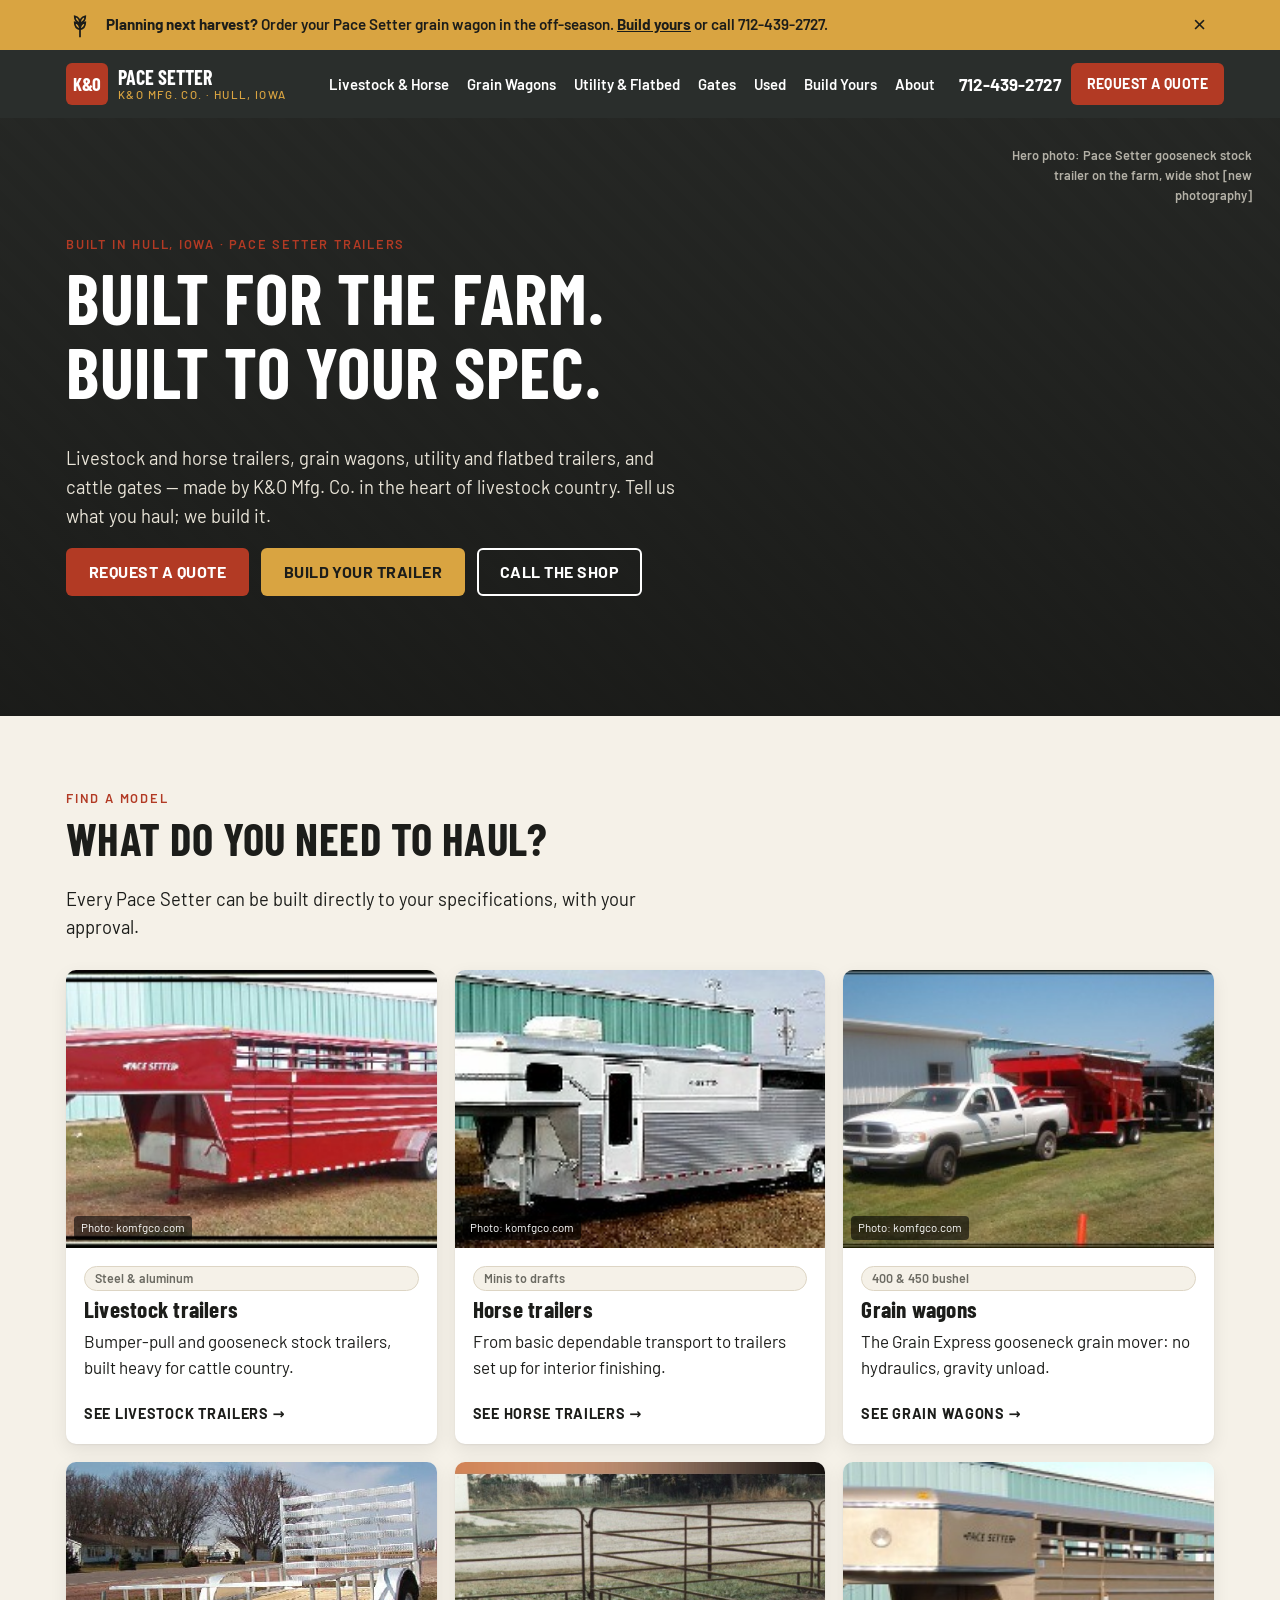
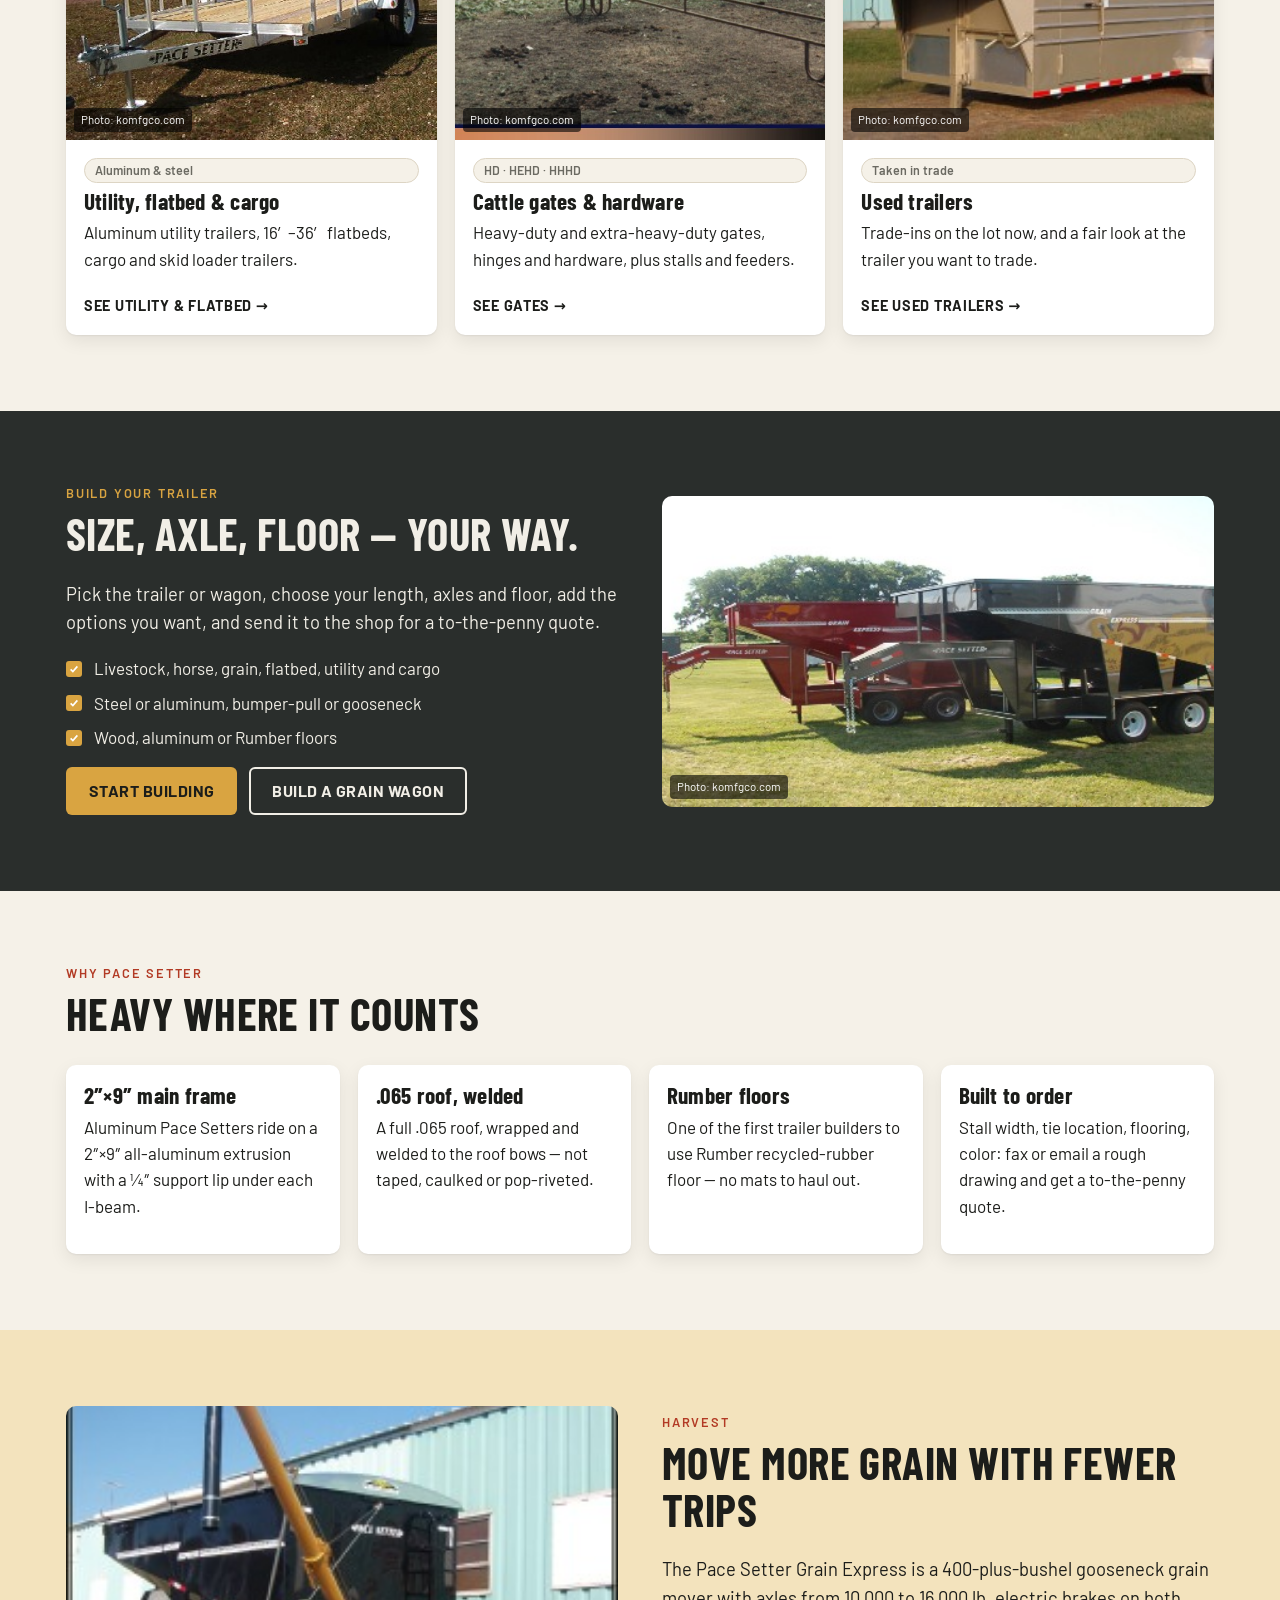
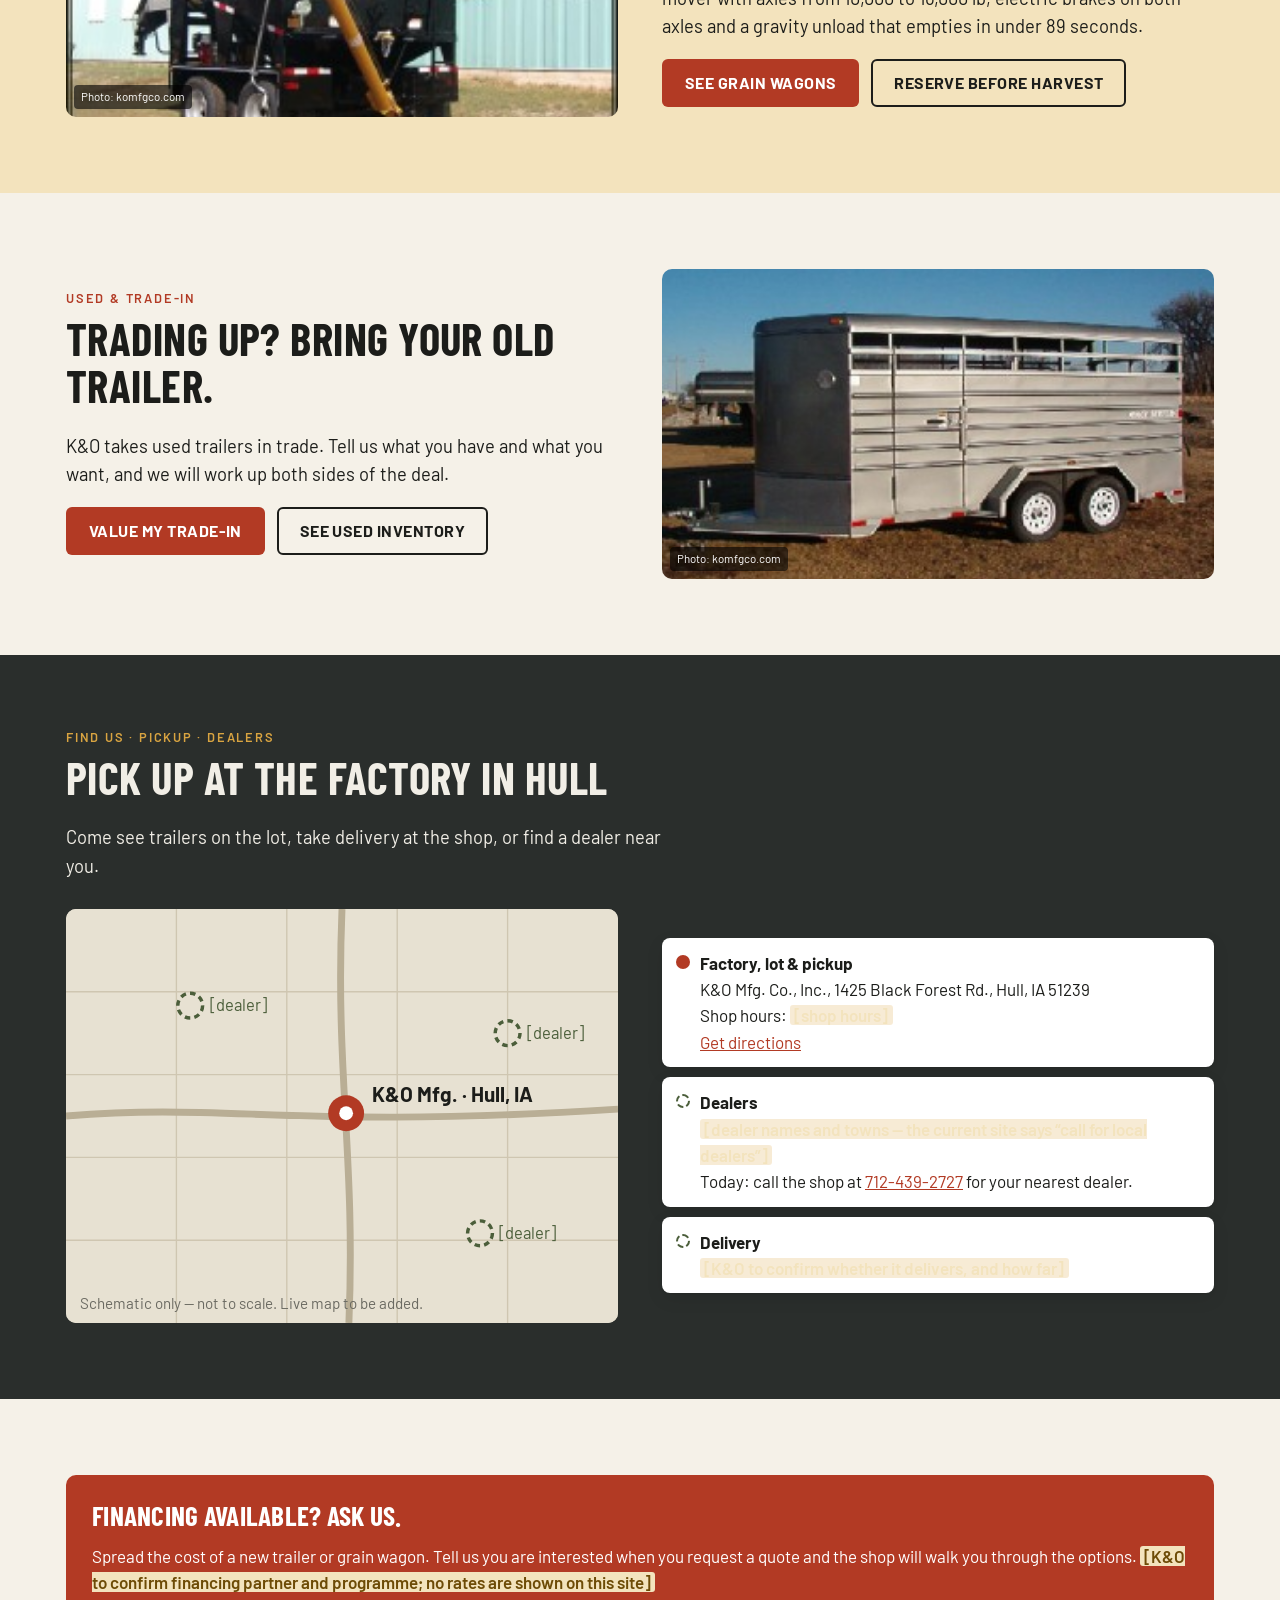
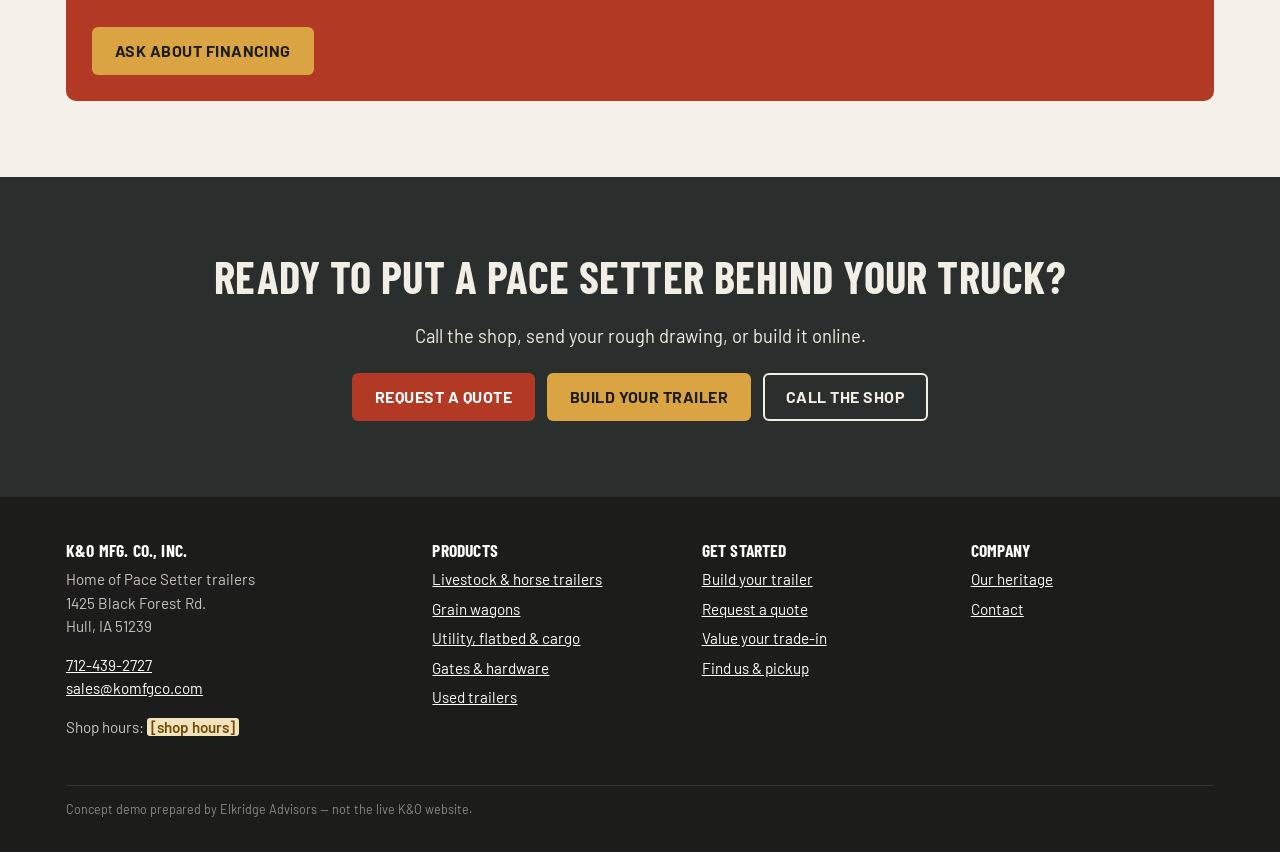
==== commit 008ba45a: "Serve the photos from the site so they load over https Co-Authored-By: Claude Opus 5.5 <noreply@anth" ====
--- a/index.html
+++ b/index.html
@@ -54,12 +54,12 @@
       <p class="lead">Every Pace Setter can be built directly to your specifications, with your approval.</p>
     </div>
     <div class="cards three">
-      <a class="card" href="livestock-horse-trailers.html#livestock"><figure class="photo "><img src="http://www.komfgco.com/_wp_generated/pp84fe27c8_0a_06.jpg" alt="Red steel gooseneck livestock trailer" loading="lazy"><figcaption>Photo: komfgco.com</figcaption></figure><div class="card-body"><span class="tag">Steel &amp; aluminum</span><h3>Livestock trailers</h3><p>Bumper-pull and gooseneck stock trailers, built heavy for cattle country.</p><span class="more">See livestock trailers &rarr;</span></div></a>
-      <a class="card" href="livestock-horse-trailers.html#horse"><figure class="photo "><img src="http://www.komfgco.com/_wp_generated/pp7c4e6f2c_0a_06.jpg" alt="White aluminum gooseneck horse trailer with living area" loading="lazy"><figcaption>Photo: komfgco.com</figcaption></figure><div class="card-body"><span class="tag">Minis to drafts</span><h3>Horse trailers</h3><p>From basic dependable transport to trailers set up for interior finishing.</p><span class="more">See horse trailers &rarr;</span></div></a>
-      <a class="card" href="grain-wagons.html"><figure class="photo "><img src="http://www.komfgco.com/_wp_generated/pp26332676_0a_06.jpg" alt="Pickup towing a red Pace Setter Grain Express grain trailer" loading="lazy"><figcaption>Photo: komfgco.com</figcaption></figure><div class="card-body"><span class="tag">400 &amp; 450 bushel</span><h3>Grain wagons</h3><p>The Grain Express gooseneck grain mover: no hydraulics, gravity unload.</p><span class="more">See grain wagons &rarr;</span></div></a>
-      <a class="card" href="utility-flatbed.html"><figure class="photo "><img src="http://www.komfgco.com/_wp_generated/pp1ab73e11_0a_06.jpg" alt="Pace Setter aluminum utility trailer with wood floor" loading="lazy"><figcaption>Photo: komfgco.com</figcaption></figure><div class="card-body"><span class="tag">Aluminum &amp; steel</span><h3>Utility, flatbed &amp; cargo</h3><p>Aluminum utility trailers, 16&prime;&ndash;36&prime; flatbeds, cargo and skid loader trailers.</p><span class="more">See utility &amp; flatbed &rarr;</span></div></a>
-      <a class="card" href="gates-hardware.html"><figure class="photo "><img src="http://www.komfgco.com/_wp_generated/ppf6b7693c_0a_06.jpg" alt="Steel corral panels in a pasture" loading="lazy"><figcaption>Photo: komfgco.com</figcaption></figure><div class="card-body"><span class="tag">HD &middot; HEHD &middot; HHHD</span><h3>Cattle gates &amp; hardware</h3><p>Heavy-duty and extra-heavy-duty gates, hinges and hardware, plus stalls and feeders.</p><span class="more">See gates &rarr;</span></div></a>
-      <a class="card" href="used-trailers.html"><figure class="photo "><img src="http://www.komfgco.com/_wp_generated/ppfbba54a7_0a_06.jpg" alt="Used gooseneck stock trailer on the K&amp;O lot" loading="lazy"><figcaption>Photo: komfgco.com</figcaption></figure><div class="card-body"><span class="tag">Taken in trade</span><h3>Used trailers</h3><p>Trade-ins on the lot now, and a fair look at the trailer you want to trade.</p><span class="more">See used trailers &rarr;</span></div></a>
+      <a class="card" href="livestock-horse-trailers.html#livestock"><figure class="photo "><img src="assets/img/pp84fe27c8_0a_06.jpg" alt="Red steel gooseneck livestock trailer" loading="lazy"><figcaption>Photo: komfgco.com</figcaption></figure><div class="card-body"><span class="tag">Steel &amp; aluminum</span><h3>Livestock trailers</h3><p>Bumper-pull and gooseneck stock trailers, built heavy for cattle country.</p><span class="more">See livestock trailers &rarr;</span></div></a>
+      <a class="card" href="livestock-horse-trailers.html#horse"><figure class="photo "><img src="assets/img/pp7c4e6f2c_0a_06.jpg" alt="White aluminum gooseneck horse trailer with living area" loading="lazy"><figcaption>Photo: komfgco.com</figcaption></figure><div class="card-body"><span class="tag">Minis to drafts</span><h3>Horse trailers</h3><p>From basic dependable transport to trailers set up for interior finishing.</p><span class="more">See horse trailers &rarr;</span></div></a>
+      <a class="card" href="grain-wagons.html"><figure class="photo "><img src="assets/img/pp26332676_0a_06.jpg" alt="Pickup towing a red Pace Setter Grain Express grain trailer" loading="lazy"><figcaption>Photo: komfgco.com</figcaption></figure><div class="card-body"><span class="tag">400 &amp; 450 bushel</span><h3>Grain wagons</h3><p>The Grain Express gooseneck grain mover: no hydraulics, gravity unload.</p><span class="more">See grain wagons &rarr;</span></div></a>
+      <a class="card" href="utility-flatbed.html"><figure class="photo "><img src="assets/img/pp1ab73e11_0a_06.jpg" alt="Pace Setter aluminum utility trailer with wood floor" loading="lazy"><figcaption>Photo: komfgco.com</figcaption></figure><div class="card-body"><span class="tag">Aluminum &amp; steel</span><h3>Utility, flatbed &amp; cargo</h3><p>Aluminum utility trailers, 16&prime;&ndash;36&prime; flatbeds, cargo and skid loader trailers.</p><span class="more">See utility &amp; flatbed &rarr;</span></div></a>
+      <a class="card" href="gates-hardware.html"><figure class="photo "><img src="assets/img/ppf6b7693c_0a_06.jpg" alt="Steel corral panels in a pasture" loading="lazy"><figcaption>Photo: komfgco.com</figcaption></figure><div class="card-body"><span class="tag">HD &middot; HEHD &middot; HHHD</span><h3>Cattle gates &amp; hardware</h3><p>Heavy-duty and extra-heavy-duty gates, hinges and hardware, plus stalls and feeders.</p><span class="more">See gates &rarr;</span></div></a>
+      <a class="card" href="used-trailers.html"><figure class="photo "><img src="assets/img/ppfbba54a7_0a_06.jpg" alt="Used gooseneck stock trailer on the K&amp;O lot" loading="lazy"><figcaption>Photo: komfgco.com</figcaption></figure><div class="card-body"><span class="tag">Taken in trade</span><h3>Used trailers</h3><p>Trade-ins on the lot now, and a fair look at the trailer you want to trade.</p><span class="more">See used trailers &rarr;</span></div></a>
     </div>
   </div>
 </section>
@@ -77,7 +77,7 @@
       </ul>
       <div class="btn-row"><a class="btn btn-wheat" href="build.html">Start building</a><a class="btn btn-ghost" href="build.html?type=grain">Build a grain wagon</a></div>
     </div>
-    <figure class="photo wide"><img src="http://www.komfgco.com/_wp_generated/pp8549e2dc_0a_06.jpg" alt="Two Pace Setter Grain Express grain trailers in a field" loading="lazy"><figcaption>Photo: komfgco.com</figcaption></figure>
+    <figure class="photo wide"><img src="assets/img/pp8549e2dc_0a_06.jpg" alt="Two Pace Setter Grain Express grain trailers in a field" loading="lazy"><figcaption>Photo: komfgco.com</figcaption></figure>
   </div>
 </section>
 
@@ -104,7 +104,7 @@
       <p class="lead">The Pace Setter Grain Express is a 400-plus-bushel gooseneck grain mover with axles from 10,000 to 16,000 lb, electric brakes on both axles and a gravity unload that empties in under 89 seconds.</p>
       <div class="btn-row"><a class="btn btn-primary" href="grain-wagons.html">See grain wagons</a><a class="btn btn-ghost" style="color:var(--ink)" href="contact.html?product=Grain%20wagon%20%2F%20Grain%20Express">Reserve before harvest</a></div>
     </div>
-    <figure class="photo wide"><img src="http://www.komfgco.com/_wp_generated/pp9092a386_0a_06.jpg" alt="Pace Setter Grain Express with optional rear seed-tender auger" loading="lazy"><figcaption>Photo: komfgco.com</figcaption></figure>
+    <figure class="photo wide"><img src="assets/img/pp9092a386_0a_06.jpg" alt="Pace Setter Grain Express with optional rear seed-tender auger" loading="lazy"><figcaption>Photo: komfgco.com</figcaption></figure>
   </div>
 </section>
 
@@ -116,7 +116,7 @@
       <p class="lead">K&amp;O takes used trailers in trade. Tell us what you have and what you want, and we will work up both sides of the deal.</p>
       <div class="btn-row"><a class="btn btn-primary" href="used-trailers.html#trade">Value my trade-in</a><a class="btn btn-ghost" style="color:var(--ink)" href="used-trailers.html">See used inventory</a></div>
     </div>
-    <figure class="photo wide"><img src="http://www.komfgco.com/_wp_generated/pp5a8ebb77_0a_06.jpg" alt="Used bumper-pull stock trailer for sale at K&amp;O" loading="lazy"><figcaption>Photo: komfgco.com</figcaption></figure>
+    <figure class="photo wide"><img src="assets/img/pp5a8ebb77_0a_06.jpg" alt="Used bumper-pull stock trailer for sale at K&amp;O" loading="lazy"><figcaption>Photo: komfgco.com</figcaption></figure>
   </div>
 </section>
 
